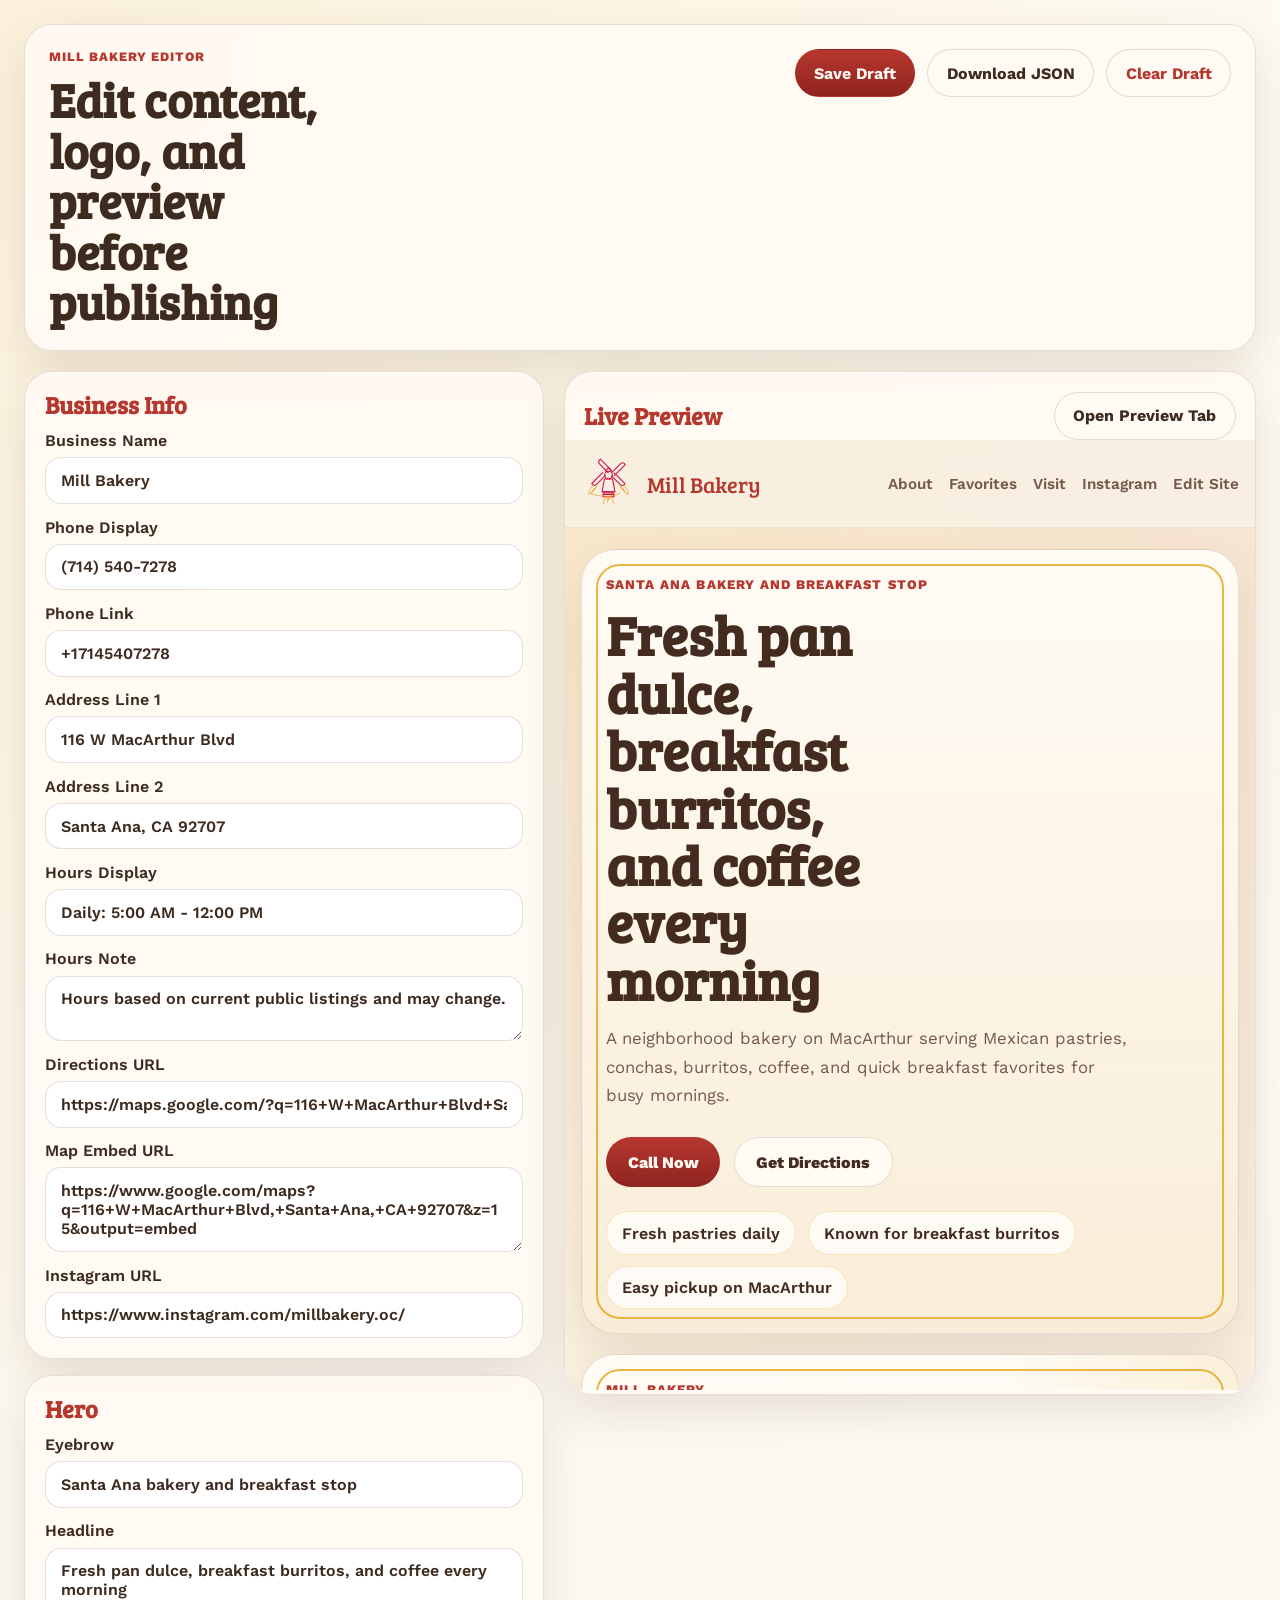
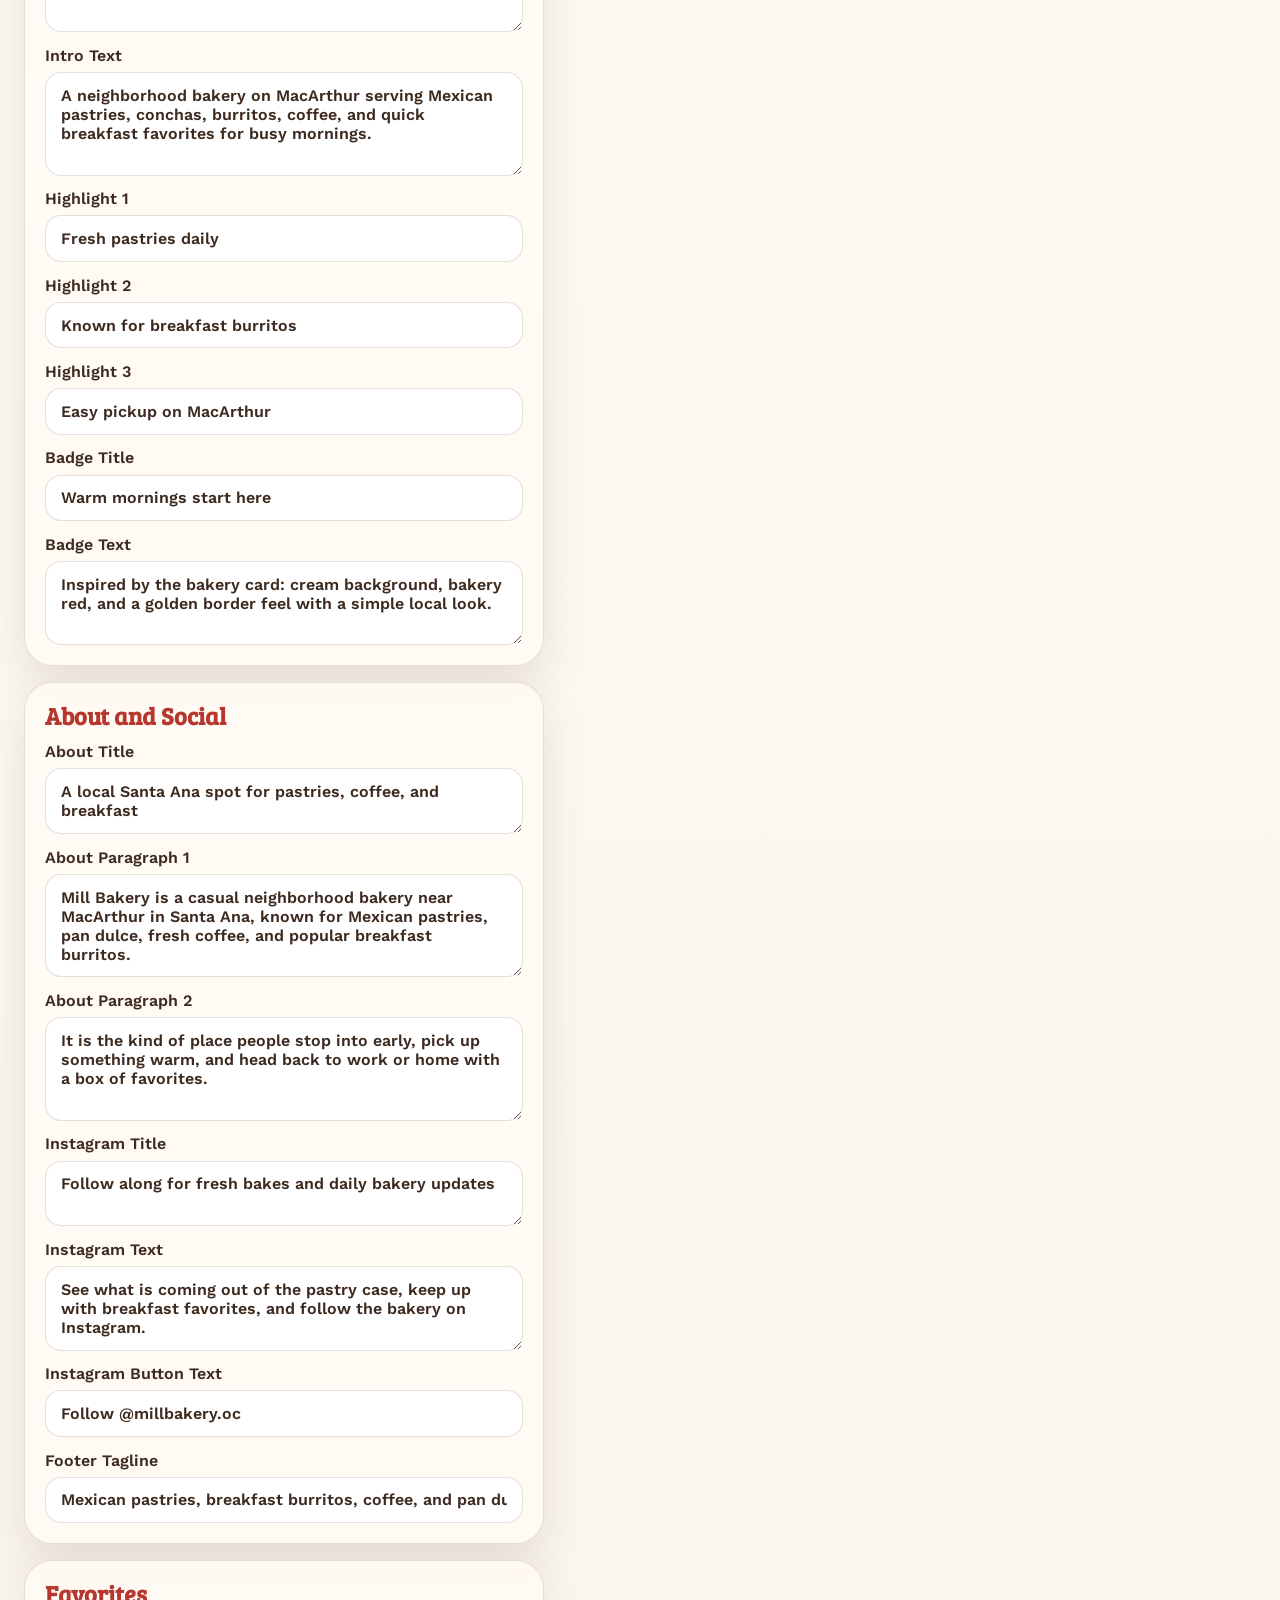
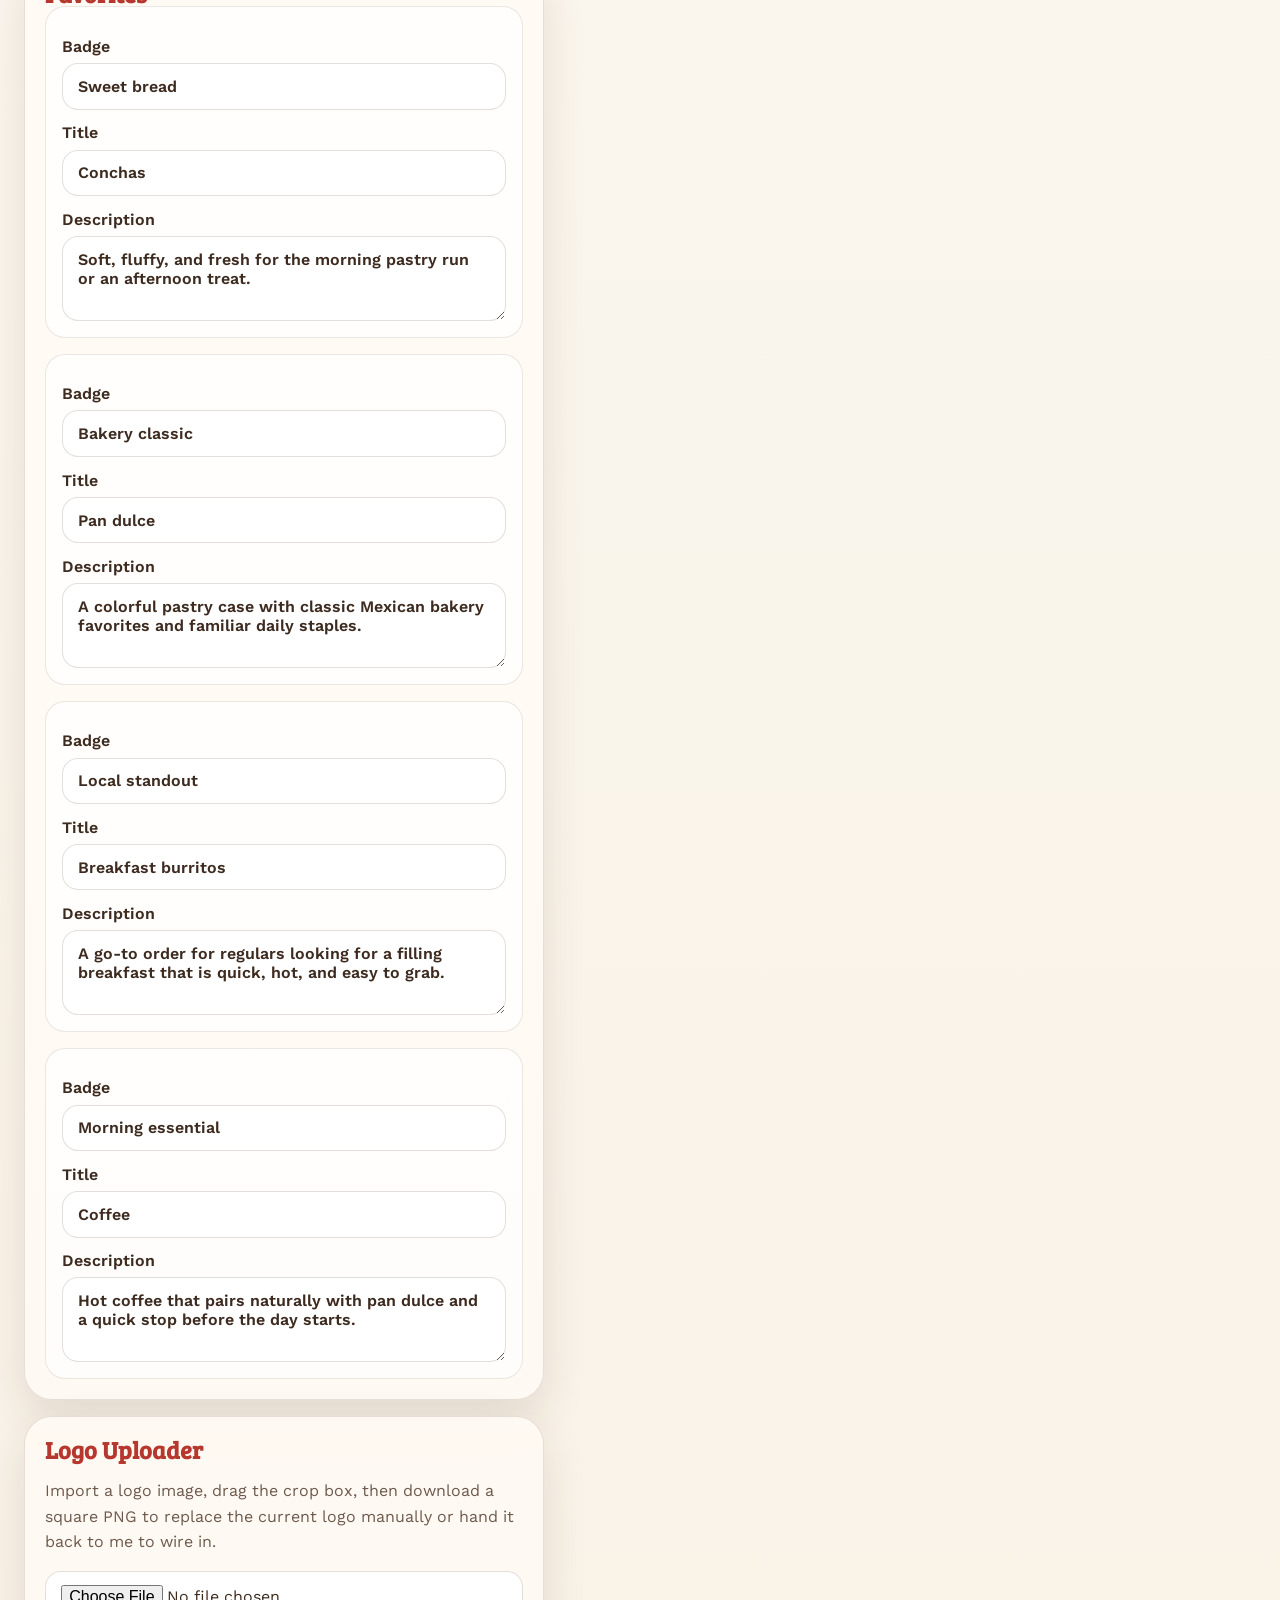
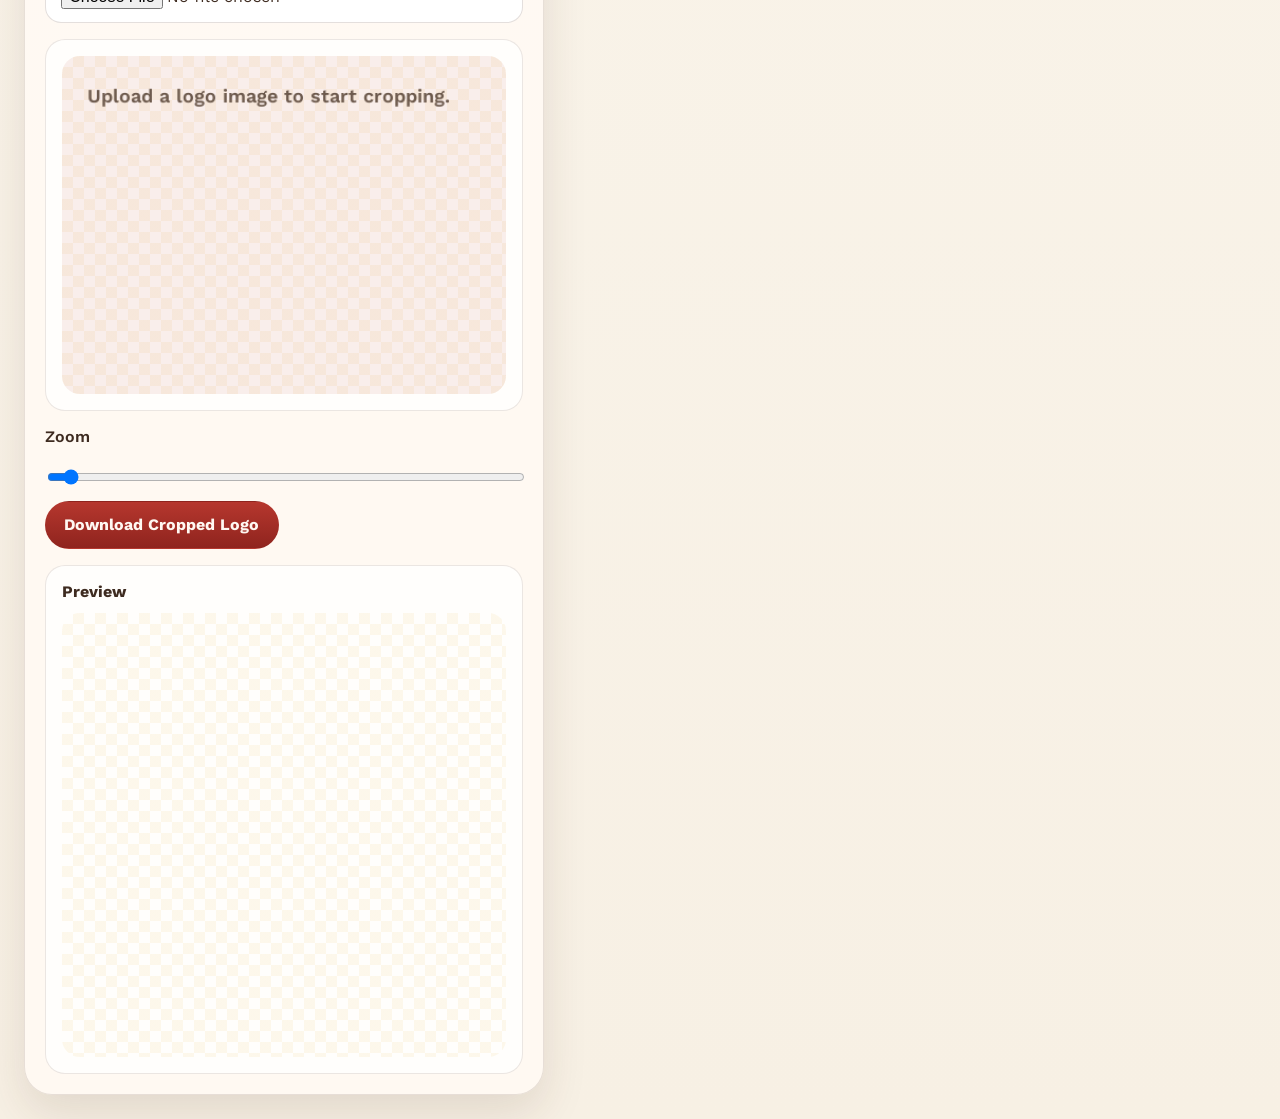
==== admin.html @ 0422b9c3 "Add site editor and data-driven content" ====
<!DOCTYPE html>
<html lang="en">
  <head>
    <meta charset="UTF-8" />
    <meta name="viewport" content="width=device-width, initial-scale=1.0" />
    <title>Mill Bakery Site Editor</title>
    <link rel="preconnect" href="https://fonts.googleapis.com" />
    <link rel="preconnect" href="https://fonts.gstatic.com" crossorigin />
    <link
      href="https://fonts.googleapis.com/css2?family=Bree+Serif&family=Work+Sans:wght@400;500;600;700;800&display=swap"
      rel="stylesheet"
    />
    <link rel="stylesheet" href="admin.css" />
  </head>
  <body>
    <main class="admin-layout">
      <section class="admin-shell">
        <header class="admin-header">
          <div>
            <p class="admin-eyebrow">Mill Bakery Editor</p>
            <h1>Edit content, logo, and preview before publishing</h1>
          </div>
          <div class="admin-actions">
            <button id="save-draft-button" class="admin-button admin-button-primary">Save Draft</button>
            <button id="export-json-button" class="admin-button">Download JSON</button>
            <button id="clear-draft-button" class="admin-button admin-button-danger">Clear Draft</button>
          </div>
        </header>

        <div class="admin-main">
          <section class="editor-panel">
            <div class="editor-block">
              <h2>Business Info</h2>
              <label>Business Name<input id="business-name" type="text" /></label>
              <label>Phone Display<input id="phone-display" type="text" /></label>
              <label>Phone Link<input id="phone-link" type="text" /></label>
              <label>Address Line 1<input id="address-line1" type="text" /></label>
              <label>Address Line 2<input id="address-line2" type="text" /></label>
              <label>Hours Display<input id="hours-display-input" type="text" /></label>
              <label>Hours Note<textarea id="hours-note-input" rows="2"></textarea></label>
              <label>Directions URL<input id="directions-url" type="url" /></label>
              <label>Map Embed URL<textarea id="map-embed-url" rows="3"></textarea></label>
              <label>Instagram URL<input id="instagram-url" type="url" /></label>
            </div>

            <div class="editor-block">
              <h2>Hero</h2>
              <label>Eyebrow<input id="hero-eyebrow-input" type="text" /></label>
              <label>Headline<textarea id="hero-title-input" rows="3"></textarea></label>
              <label>Intro Text<textarea id="hero-text-input" rows="4"></textarea></label>
              <label>Highlight 1<input id="highlight-1" type="text" /></label>
              <label>Highlight 2<input id="highlight-2" type="text" /></label>
              <label>Highlight 3<input id="highlight-3" type="text" /></label>
              <label>Badge Title<input id="badge-title" type="text" /></label>
              <label>Badge Text<textarea id="badge-text" rows="3"></textarea></label>
            </div>

            <div class="editor-block">
              <h2>About and Social</h2>
              <label>About Title<textarea id="about-title-input" rows="2"></textarea></label>
              <label>About Paragraph 1<textarea id="about-copy-1-input" rows="4"></textarea></label>
              <label>About Paragraph 2<textarea id="about-copy-2-input" rows="4"></textarea></label>
              <label>Instagram Title<textarea id="instagram-title-input" rows="2"></textarea></label>
              <label>Instagram Text<textarea id="instagram-text-input" rows="3"></textarea></label>
              <label>Instagram Button Text<input id="instagram-button-text" type="text" /></label>
              <label>Footer Tagline<input id="footer-tagline-input" type="text" /></label>
            </div>

            <div class="editor-block">
              <h2>Favorites</h2>
              <div id="favorites-editor" class="favorite-editor-list"></div>
            </div>

            <div class="editor-block">
              <h2>Logo Uploader</h2>
              <p class="editor-help">
                Import a logo image, drag the crop box, then download a square PNG to
                replace the current logo manually or hand it back to me to wire in.
              </p>
              <input id="logo-upload" type="file" accept="image/*" />
              <div class="cropper-shell">
                <canvas id="cropper-canvas" width="420" height="320"></canvas>
              </div>
              <div class="cropper-controls">
                <label>Zoom<input id="crop-zoom" type="range" min="1" max="3" step="0.01" value="1" /></label>
              </div>
              <div class="cropper-actions">
                <button id="download-logo-button" class="admin-button admin-button-primary">Download Cropped Logo</button>
              </div>
              <div class="logo-preview-shell">
                <p>Preview</p>
                <canvas id="logo-preview-canvas" width="180" height="180"></canvas>
              </div>
            </div>
          </section>

          <section class="preview-panel">
            <div class="preview-header">
              <h2>Live Preview</h2>
              <button id="open-preview-button" class="admin-button">Open Preview Tab</button>
            </div>
            <iframe id="site-preview-frame" src="index.html?preview=draft" title="Site preview"></iframe>
          </section>
        </div>
      </section>
    </main>

    <script src="admin.js"></script>
  </body>
</html>
---- admin.css ----
:root {
  --cream: #f7f0e4;
  --panel: #fffaf3;
  --text: #3e2b20;
  --muted: #6d5a4d;
  --red: #b6372e;
  --gold: #e4ab24;
  --line: rgba(88, 60, 45, 0.14);
  --shadow: 0 18px 45px rgba(75, 44, 28, 0.12);
}

* {
  box-sizing: border-box;
}

body {
  margin: 0;
  font-family: "Work Sans", sans-serif;
  color: var(--text);
  background:
    radial-gradient(circle at top left, rgba(228, 171, 36, 0.14), transparent 28%),
    linear-gradient(180deg, #fffdf8 0%, var(--cream) 100%);
}

button,
input,
textarea {
  font: inherit;
}

.admin-layout {
  padding: 1.5rem;
}

.admin-shell {
  width: min(1400px, 100%);
  margin: 0 auto;
}

.admin-header,
.editor-block,
.preview-panel {
  background: rgba(255, 250, 243, 0.92);
  border: 1px solid var(--line);
  box-shadow: var(--shadow);
  border-radius: 28px;
}

.admin-header {
  display: flex;
  justify-content: space-between;
  gap: 1rem;
  align-items: start;
  padding: 1.5rem;
  margin-bottom: 1.25rem;
}

.admin-eyebrow {
  margin: 0 0 0.65rem;
  color: var(--red);
  text-transform: uppercase;
  letter-spacing: 0.08em;
  font-size: 0.8rem;
  font-weight: 800;
}

h1,
h2 {
  margin: 0;
  font-family: "Bree Serif", serif;
  line-height: 1.05;
}

h1 {
  font-size: clamp(2rem, 4vw, 3rem);
  max-width: 12ch;
}

h2 {
  font-size: 1.5rem;
  color: var(--red);
}

.admin-actions,
.cropper-actions {
  display: flex;
  flex-wrap: wrap;
  gap: 0.75rem;
}

.admin-button {
  border: 1px solid rgba(88, 60, 45, 0.16);
  background: #fffaf3;
  color: var(--text);
  border-radius: 999px;
  padding: 0.85rem 1.15rem;
  cursor: pointer;
  font-weight: 700;
}

.admin-button-primary {
  background: linear-gradient(180deg, var(--red), #8f241e);
  color: #fff8f2;
  border-color: transparent;
}

.admin-button-danger {
  color: var(--red);
}

.admin-main {
  display: grid;
  gap: 1.25rem;
}

.editor-panel {
  display: grid;
  gap: 1rem;
}

.editor-block {
  padding: 1.25rem;
}

.editor-block label {
  display: grid;
  gap: 0.45rem;
  margin-top: 0.85rem;
  font-weight: 600;
}

.editor-block input,
.editor-block textarea {
  width: 100%;
  border: 1px solid rgba(88, 60, 45, 0.16);
  background: #fff;
  border-radius: 16px;
  padding: 0.8rem 0.95rem;
  color: var(--text);
}

.editor-help {
  color: var(--muted);
  line-height: 1.6;
}

.favorite-editor-list {
  display: grid;
  gap: 1rem;
}

.favorite-editor-item {
  padding: 1rem;
  border: 1px solid rgba(88, 60, 45, 0.12);
  border-radius: 20px;
  background: rgba(255, 255, 255, 0.7);
}

.preview-panel {
  overflow: hidden;
}

.preview-header {
  display: flex;
  justify-content: space-between;
  align-items: center;
  gap: 1rem;
  padding: 1.2rem 1.2rem 0;
}

#site-preview-frame {
  width: 100%;
  min-height: 950px;
  border: 0;
  background: white;
}

.cropper-shell,
.logo-preview-shell {
  margin-top: 1rem;
  padding: 1rem;
  border-radius: 20px;
  background: rgba(255, 255, 255, 0.74);
  border: 1px solid rgba(88, 60, 45, 0.12);
}

#cropper-canvas,
#logo-preview-canvas {
  width: 100%;
  display: block;
  border-radius: 18px;
  background:
    linear-gradient(45deg, rgba(228, 171, 36, 0.08) 25%, transparent 25%),
    linear-gradient(-45deg, rgba(228, 171, 36, 0.08) 25%, transparent 25%),
    linear-gradient(45deg, transparent 75%, rgba(228, 171, 36, 0.08) 75%),
    linear-gradient(-45deg, transparent 75%, rgba(228, 171, 36, 0.08) 75%);
  background-size: 22px 22px;
  background-position: 0 0, 0 11px, 11px -11px, -11px 0;
}

.cropper-controls {
  margin-top: 1rem;
}

.logo-preview-shell p {
  margin: 0 0 0.75rem;
  font-weight: 700;
}

@media (min-width: 1080px) {
  .admin-main {
    grid-template-columns: minmax(420px, 520px) minmax(0, 1fr);
    align-items: start;
  }
}
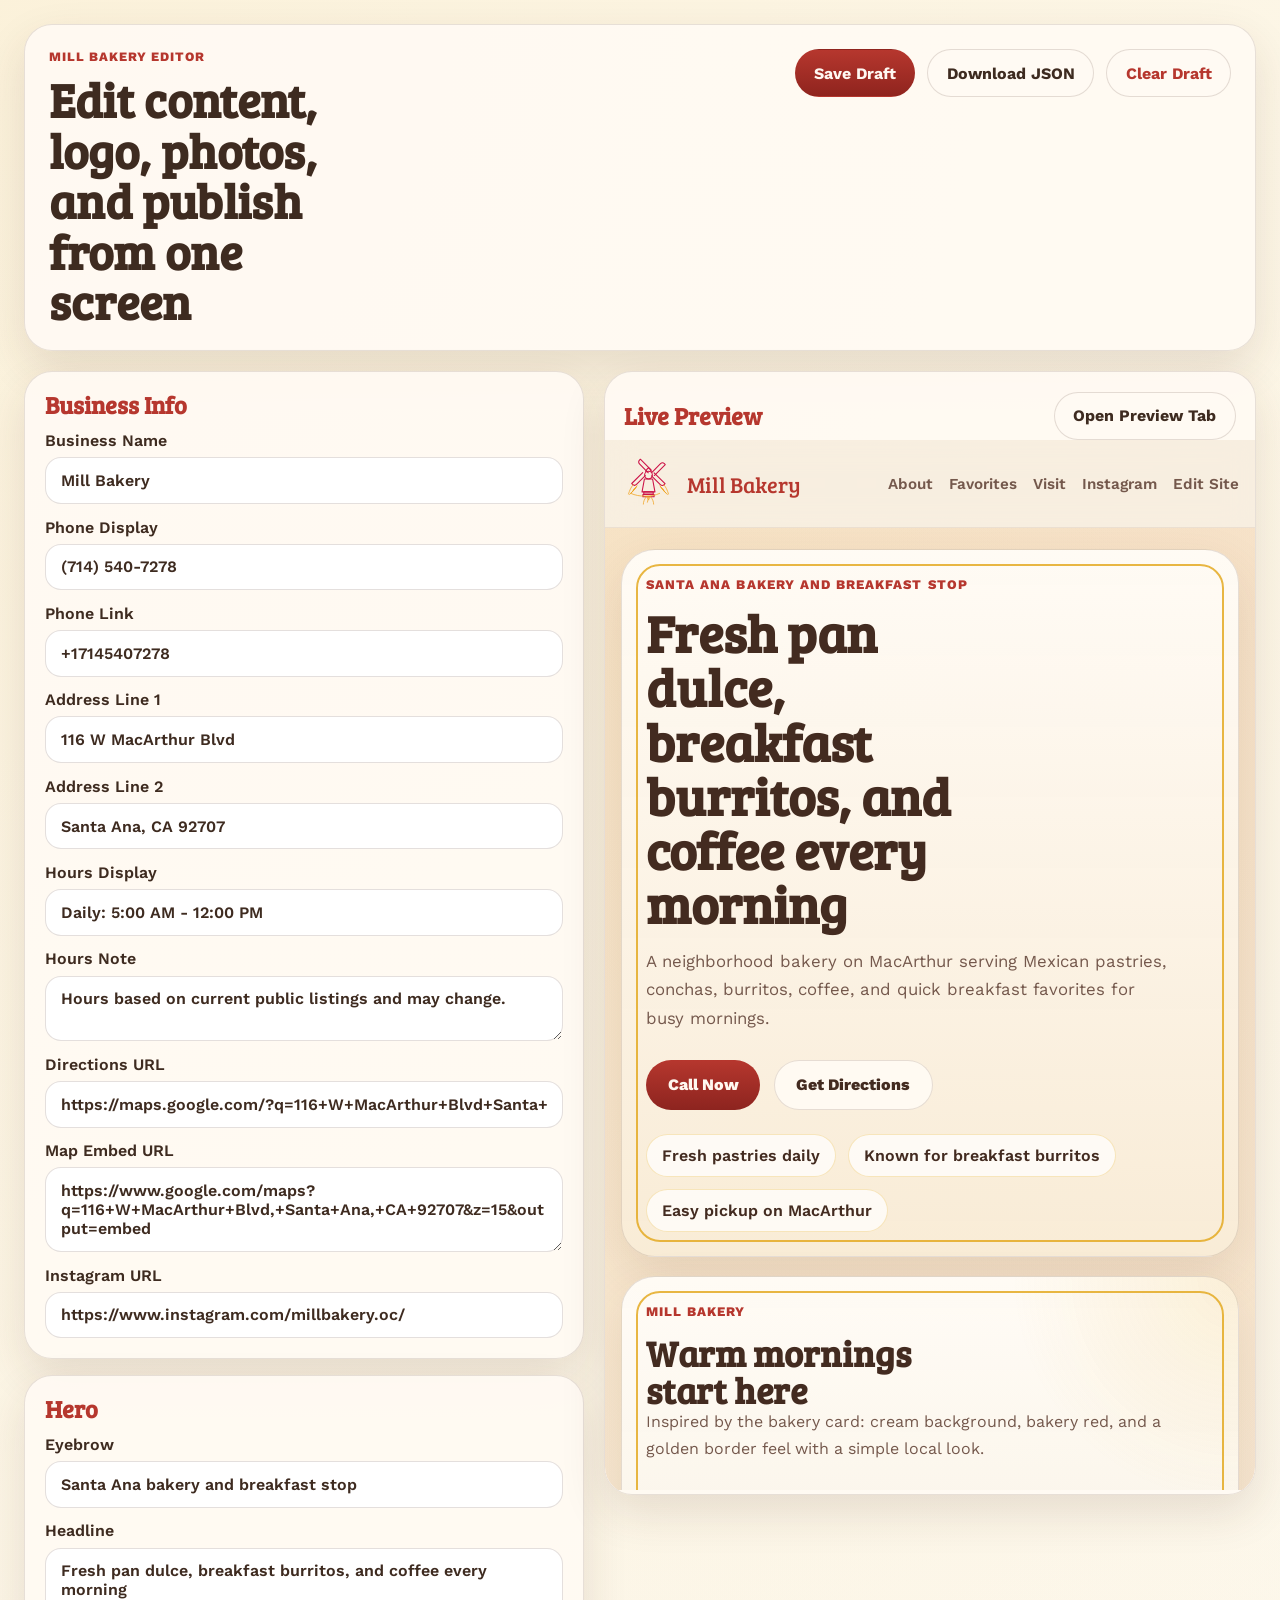
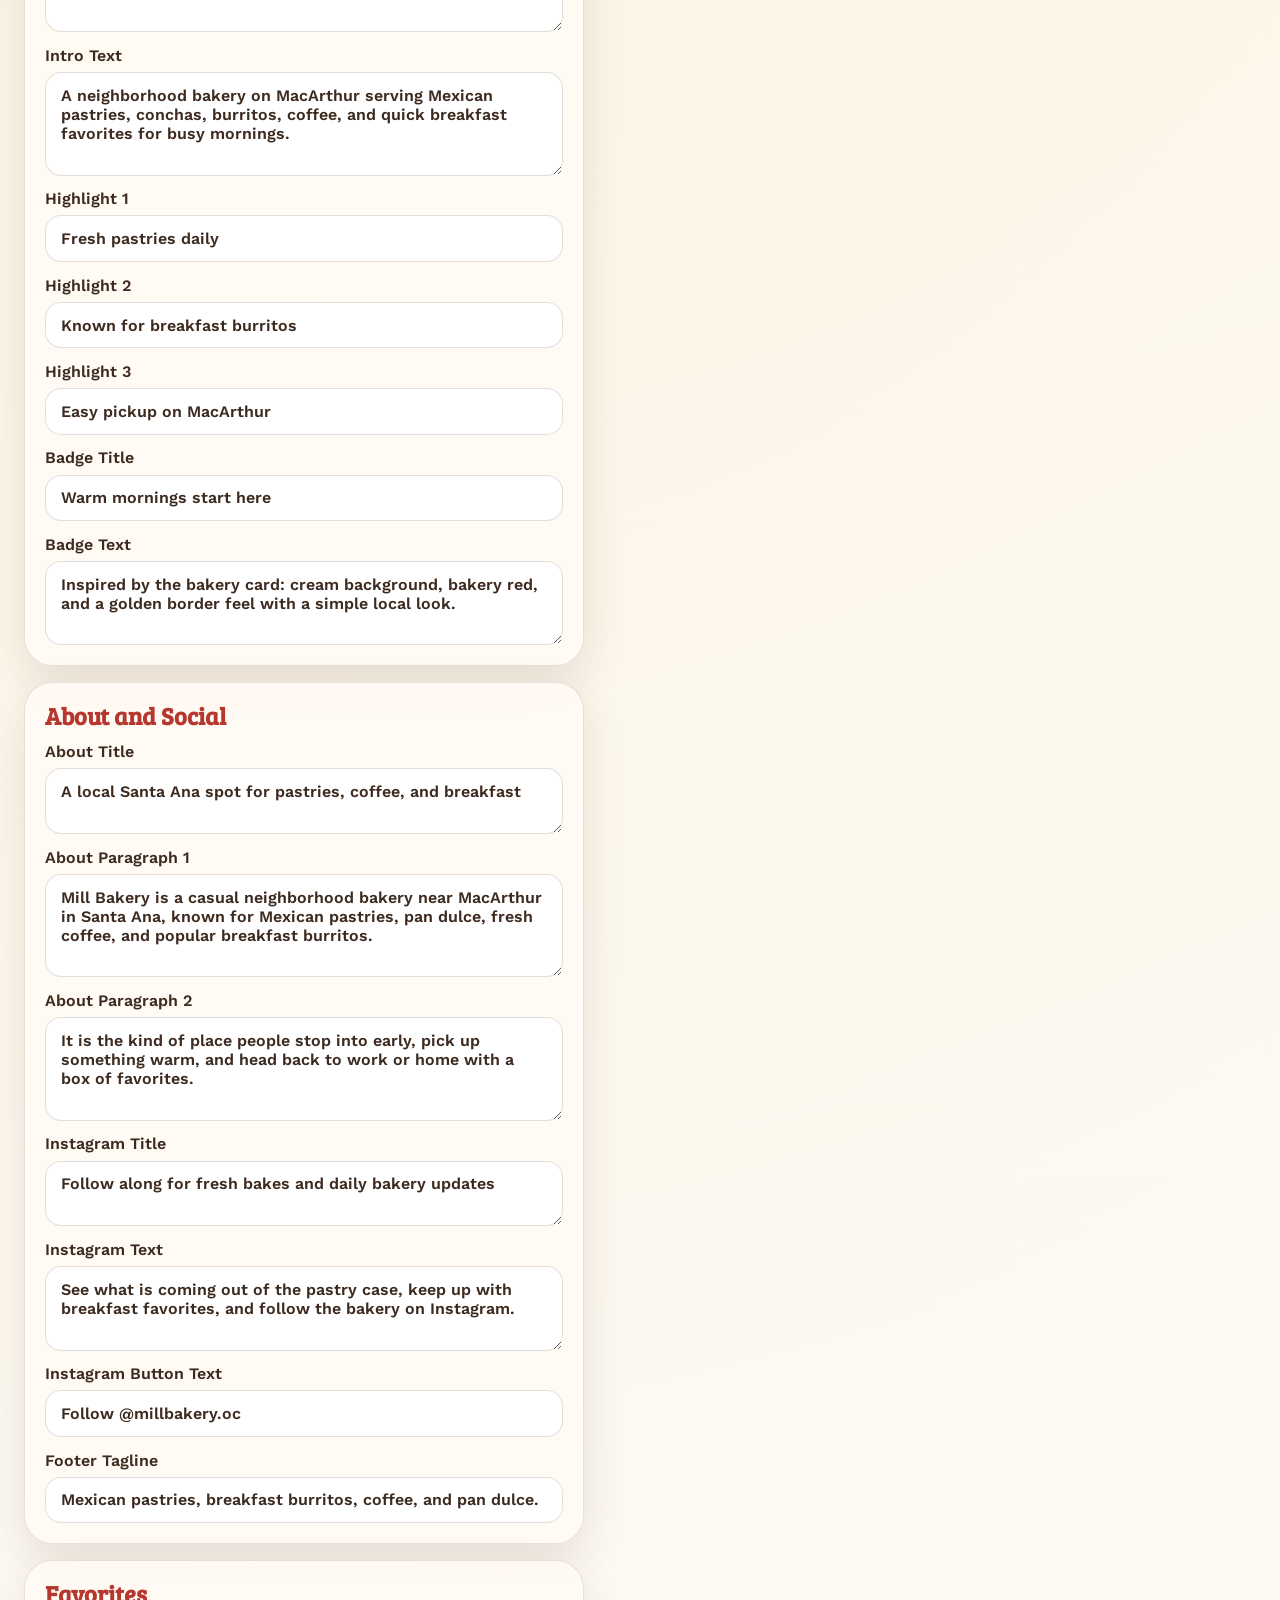
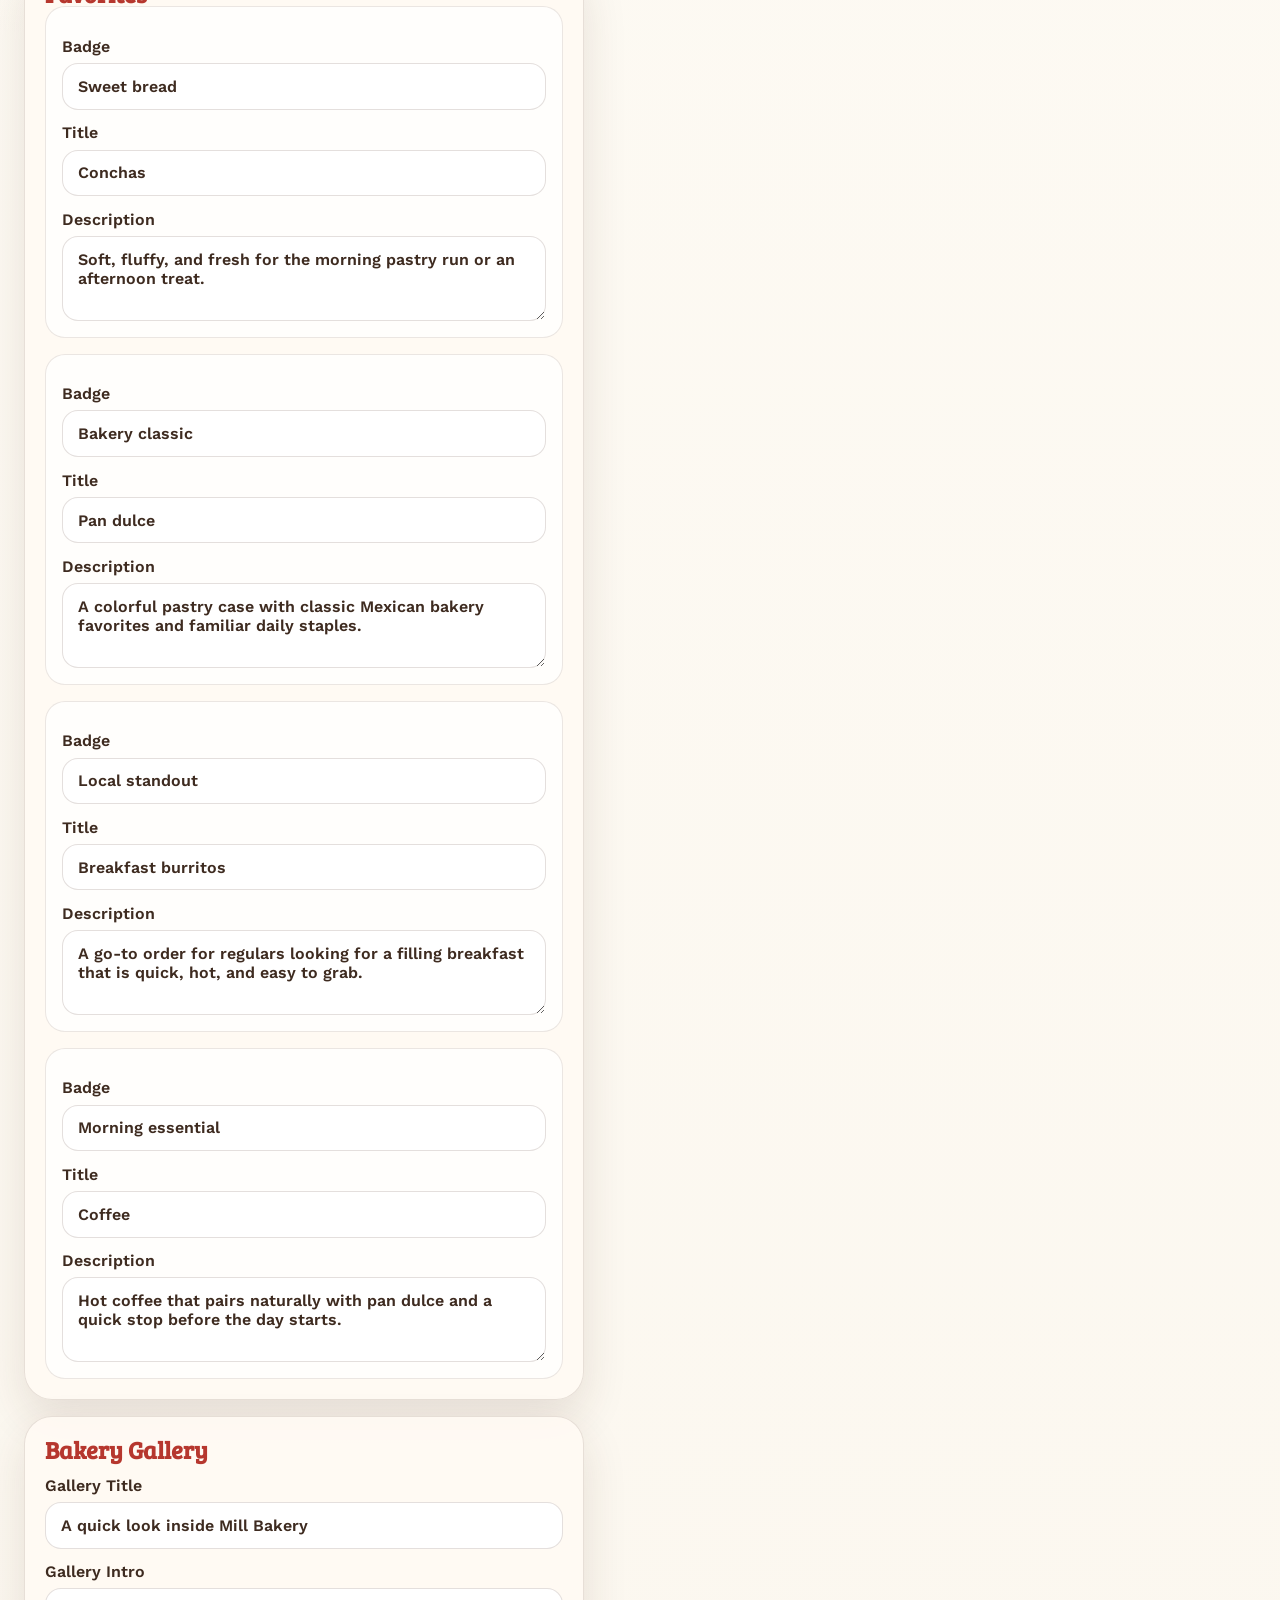
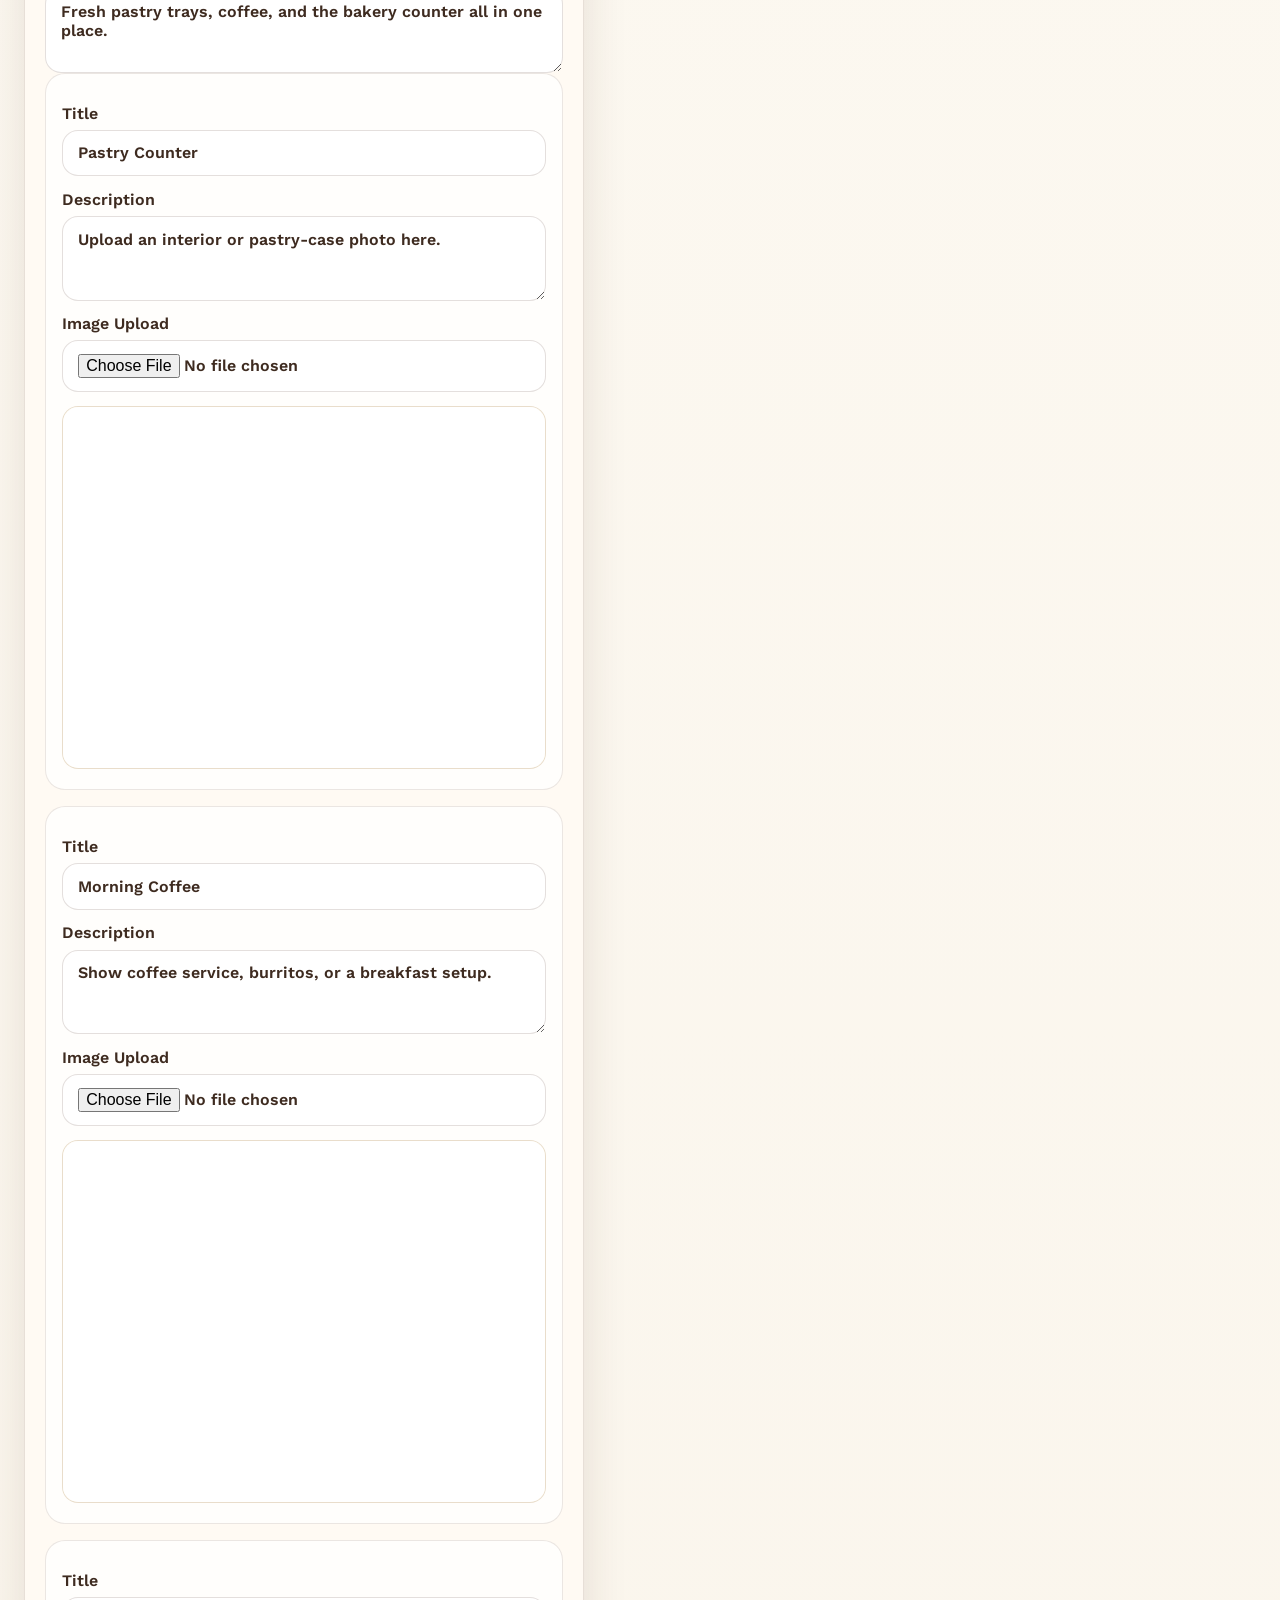
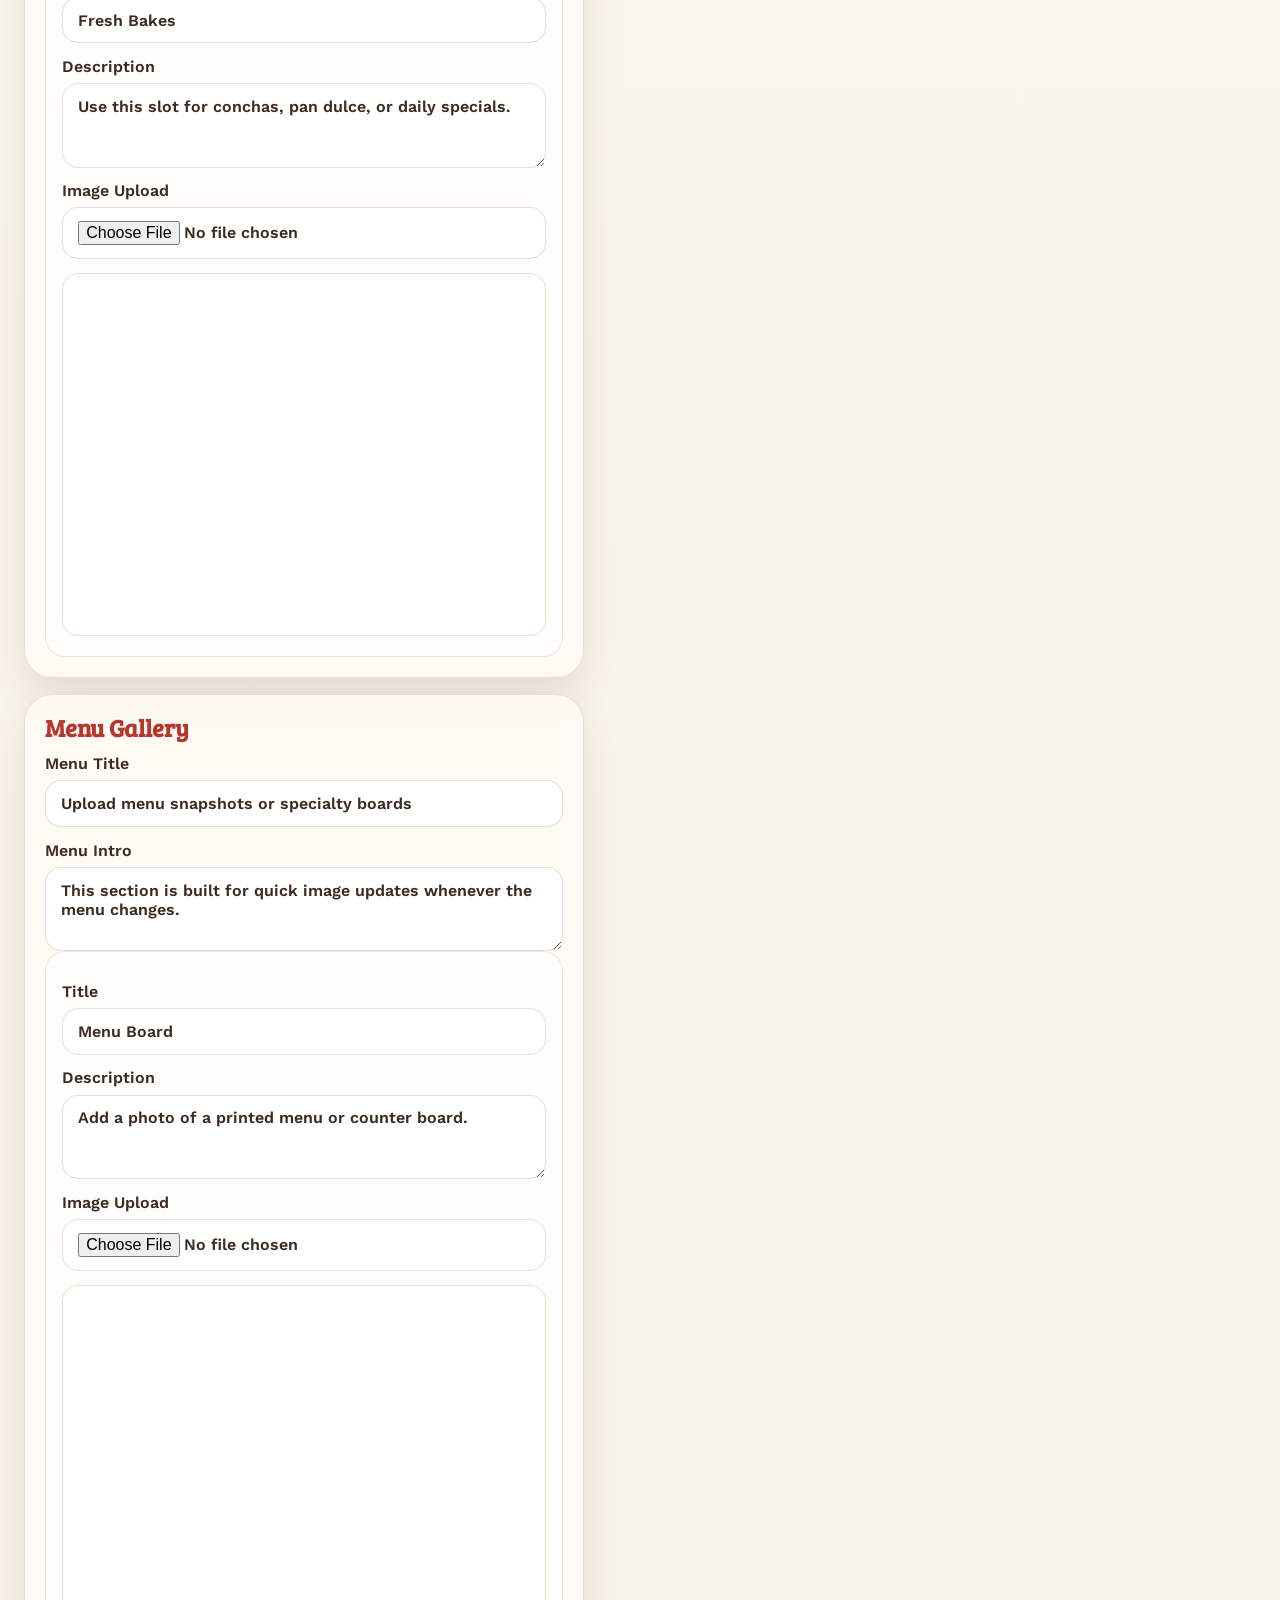
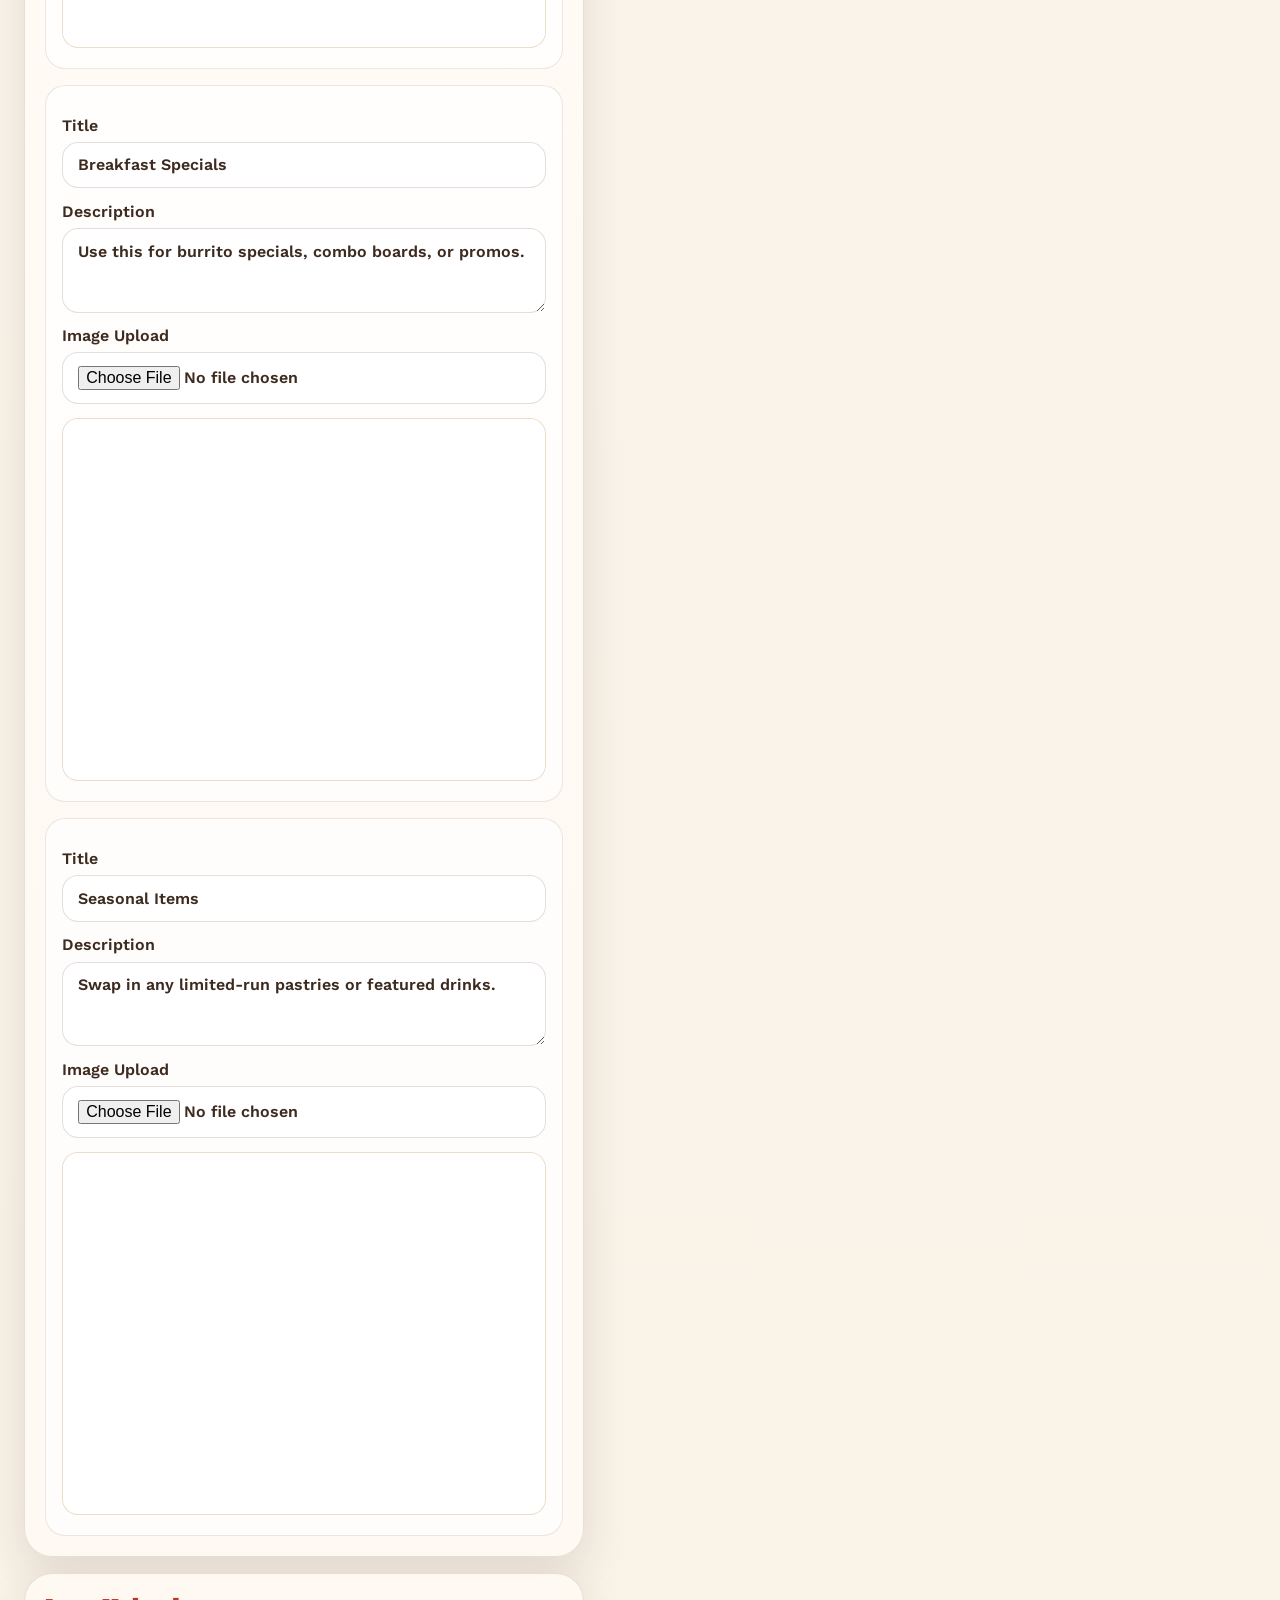
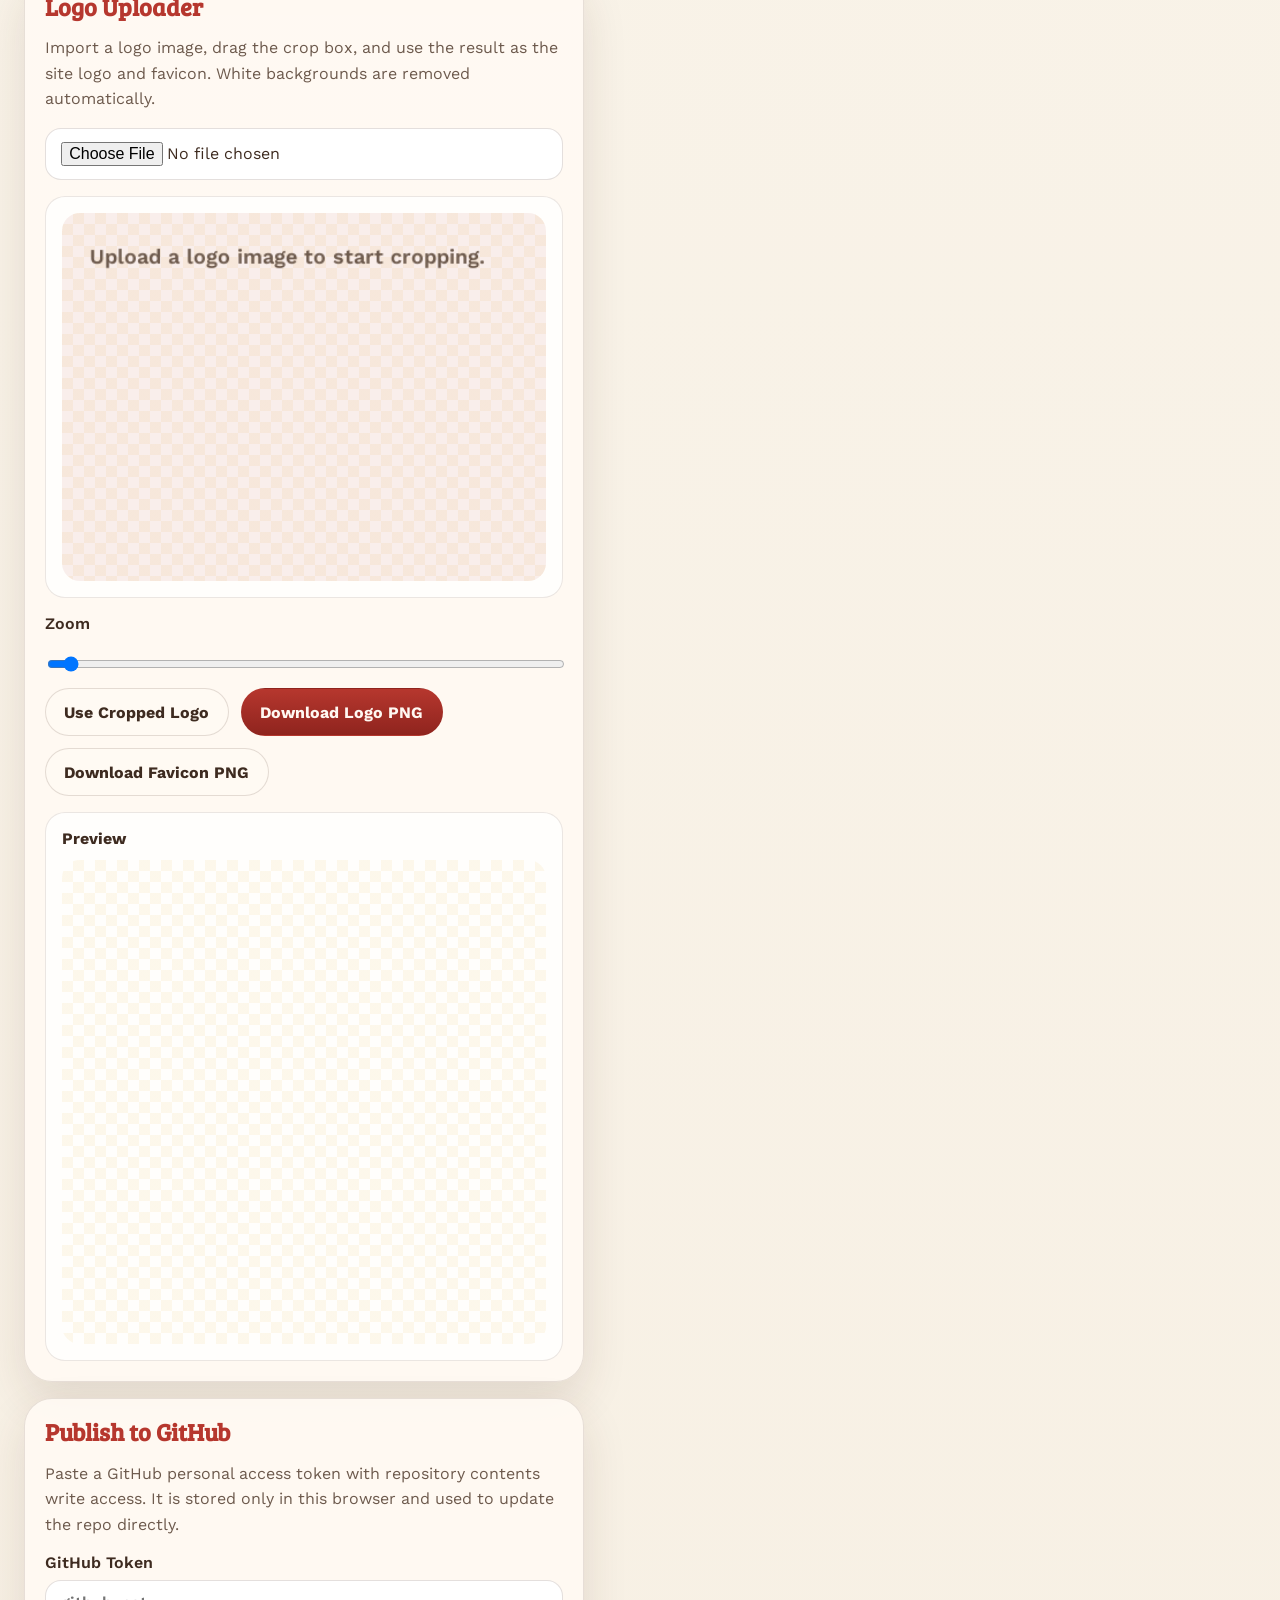
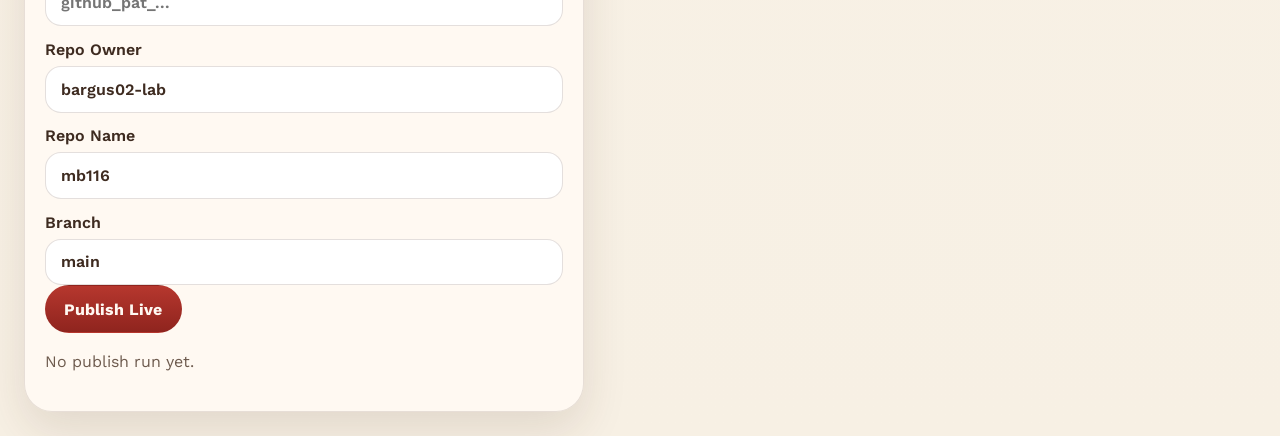
==== commit 0148c844: "Expand site editor with publishing and media tools" ====
--- a/admin.html
+++ b/admin.html
@@ -18,7 +18,7 @@
         <header class="admin-header">
           <div>
             <p class="admin-eyebrow">Mill Bakery Editor</p>
-            <h1>Edit content, logo, and preview before publishing</h1>
+            <h1>Edit content, logo, photos, and publish from one screen</h1>
           </div>
           <div class="admin-actions">
             <button id="save-draft-button" class="admin-button admin-button-primary">Save Draft</button>
@@ -68,14 +68,28 @@
 
             <div class="editor-block">
               <h2>Favorites</h2>
-              <div id="favorites-editor" class="favorite-editor-list"></div>
+              <div id="favorites-editor" class="editor-list"></div>
+            </div>
+
+            <div class="editor-block">
+              <h2>Bakery Gallery</h2>
+              <label>Gallery Title<input id="gallery-title-input" type="text" /></label>
+              <label>Gallery Intro<textarea id="gallery-text-input" rows="3"></textarea></label>
+              <div id="gallery-editor" class="editor-list"></div>
+            </div>
+
+            <div class="editor-block">
+              <h2>Menu Gallery</h2>
+              <label>Menu Title<input id="menu-title-input" type="text" /></label>
+              <label>Menu Intro<textarea id="menu-text-input" rows="3"></textarea></label>
+              <div id="menu-editor" class="editor-list"></div>
             </div>
 
             <div class="editor-block">
               <h2>Logo Uploader</h2>
               <p class="editor-help">
-                Import a logo image, drag the crop box, then download a square PNG to
-                replace the current logo manually or hand it back to me to wire in.
+                Import a logo image, drag the crop box, and use the result as the site
+                logo and favicon. White backgrounds are removed automatically.
               </p>
               <input id="logo-upload" type="file" accept="image/*" />
               <div class="cropper-shell">
@@ -85,12 +99,31 @@
                 <label>Zoom<input id="crop-zoom" type="range" min="1" max="3" step="0.01" value="1" /></label>
               </div>
               <div class="cropper-actions">
-                <button id="download-logo-button" class="admin-button admin-button-primary">Download Cropped Logo</button>
+                <button id="use-logo-button" class="admin-button">Use Cropped Logo</button>
+                <button id="download-logo-button" class="admin-button admin-button-primary">Download Logo PNG</button>
+                <button id="download-favicon-button" class="admin-button">Download Favicon PNG</button>
               </div>
               <div class="logo-preview-shell">
                 <p>Preview</p>
                 <canvas id="logo-preview-canvas" width="180" height="180"></canvas>
               </div>
+            </div>
+
+            <div class="editor-block">
+              <h2>Publish to GitHub</h2>
+              <p class="editor-help">
+                Paste a GitHub personal access token with repository contents write
+                access. It is stored only in this browser and used to update the repo
+                directly.
+              </p>
+              <label>GitHub Token<input id="github-token-input" type="password" placeholder="github_pat_..." /></label>
+              <label>Repo Owner<input id="github-owner-input" type="text" value="bargus02-lab" /></label>
+              <label>Repo Name<input id="github-repo-input" type="text" value="mb116" /></label>
+              <label>Branch<input id="github-branch-input" type="text" value="main" /></label>
+              <div class="publish-actions">
+                <button id="publish-button" class="admin-button admin-button-primary">Publish Live</button>
+              </div>
+              <p id="publish-status" class="publish-status">No publish run yet.</p>
             </div>
           </section>
 
--- a/admin.css
+++ b/admin.css
@@ -33,7 +33,7 @@
 }
 
 .admin-shell {
-  width: min(1400px, 100%);
+  width: min(1480px, 100%);
   margin: 0 auto;
 }
 
@@ -82,7 +82,8 @@
 }
 
 .admin-actions,
-.cropper-actions {
+.cropper-actions,
+.publish-actions {
   display: flex;
   flex-wrap: wrap;
   gap: 0.75rem;
@@ -139,23 +140,34 @@
   color: var(--text);
 }
 
-.editor-help {
+.editor-help,
+.publish-status {
   color: var(--muted);
   line-height: 1.6;
 }
 
-.favorite-editor-list {
-  display: grid;
-  gap: 1rem;
-}
-
-.favorite-editor-item {
+.editor-list {
+  display: grid;
+  gap: 1rem;
+}
+
+.editor-item {
   padding: 1rem;
   border: 1px solid rgba(88, 60, 45, 0.12);
   border-radius: 20px;
   background: rgba(255, 255, 255, 0.7);
 }
 
+.asset-editor img {
+  width: 100%;
+  margin-top: 0.9rem;
+  aspect-ratio: 4 / 3;
+  object-fit: cover;
+  border-radius: 16px;
+  border: 1px solid rgba(88, 60, 45, 0.12);
+  background: rgba(228, 171, 36, 0.12);
+}
+
 .preview-panel {
   overflow: hidden;
 }
@@ -170,7 +182,7 @@
 
 #site-preview-frame {
   width: 100%;
-  min-height: 950px;
+  min-height: 1050px;
   border: 0;
   background: white;
 }
@@ -209,7 +221,7 @@
 
 @media (min-width: 1080px) {
   .admin-main {
-    grid-template-columns: minmax(420px, 520px) minmax(0, 1fr);
+    grid-template-columns: minmax(460px, 560px) minmax(0, 1fr);
     align-items: start;
   }
 }
